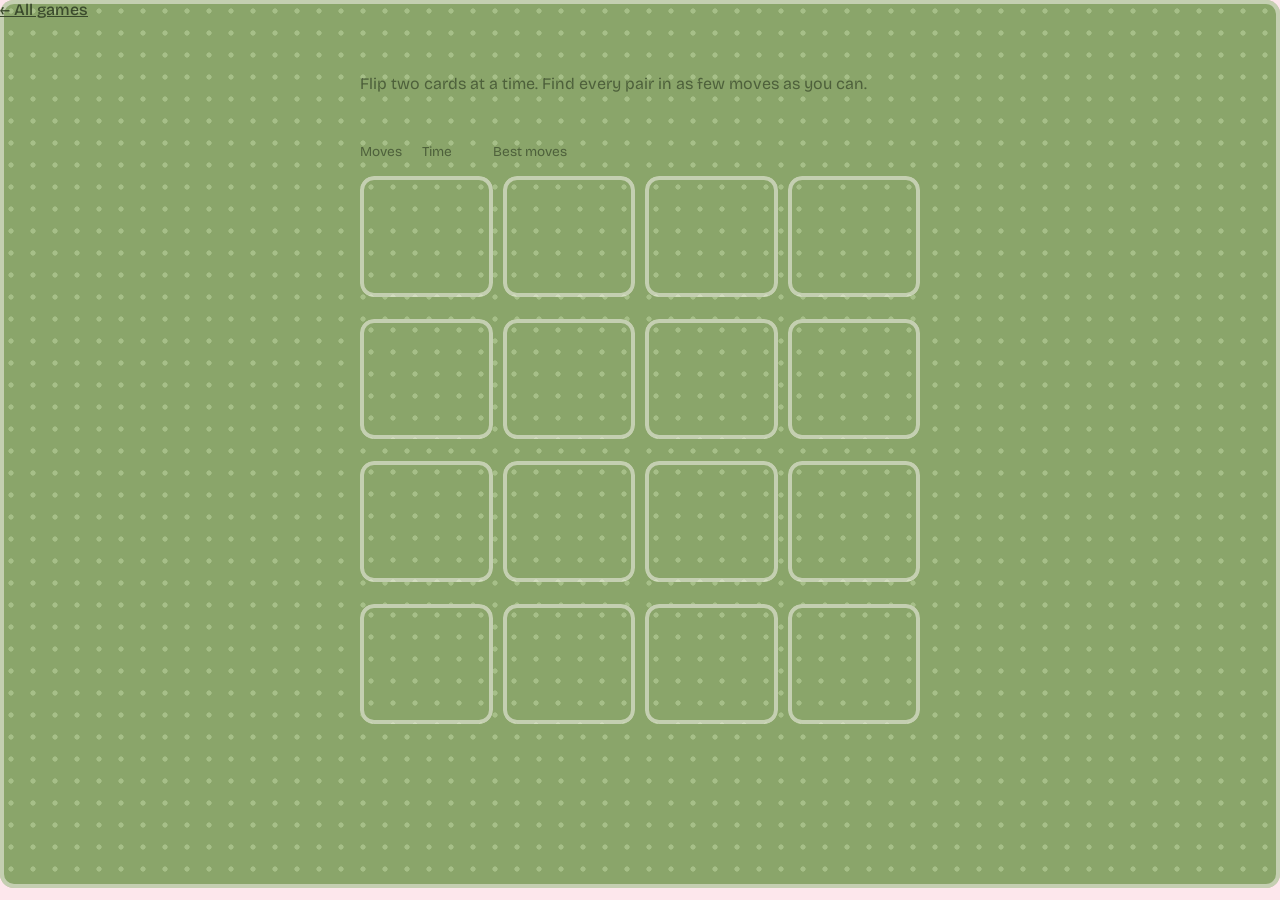
==== memory-game/index.html @ 54f02afc "Added memory game" ====
<!DOCTYPE html>
<html lang="en">
<head>
<meta charset="utf-8">
<meta name="viewport" content="width=device-width, initial-scale=1">
<title>Memory Match</title>
<link rel="preconnect" href="https://fonts.googleapis.com">
<link rel="preconnect" href="https://fonts.gstatic.com" crossorigin>
<link href="https://fonts.googleapis.com/css2?family=Bricolage+Grotesque:wght@500;800&display=swap" rel="stylesheet">
<link rel="stylesheet" href="style.css">
</head>
<body>
<main>
  <a class="back" href="../">&larr; All games</a>
  <h1>Memory Match</h1>
  <p class="sub">Flip two cards at a time. Find every pair in as few moves as you can.</p>

  <div class="bar">
    <div class="stats">
      <div class="stat"><b id="moves">0</b><span>Moves</span></div>
      <div class="stat"><b id="time">0:00</b><span>Time</span></div>
      <div class="stat"><b id="best">-</b><span>Best moves</span></div>
    </div>
    <div class="levels" role="group" aria-label="Difficulty">
      <button class="pill" data-level="easy" aria-pressed="false">Easy</button>
      <button class="pill" data-level="medium" aria-pressed="true">Medium</button>
      <button class="pill" data-level="hard" aria-pressed="false">Hard</button>
    </div>
  </div>

  <div class="board" id="board"></div>
  <div class="actions">
    <button class="pill primary" id="restart">New game</button>
    <button class="pill" id="mute" aria-pressed="false">🔊 Sound on</button>
  </div>
</main>

<dialog id="win">
  <h2>You won!</h2>
  <p id="winText"></p>
  <button class="pill primary" id="again">Play again</button>
</dialog>

<script src="script.js" defer></script>
</body>
</html>
---- memory-game/style.css ----
:root {
    --bg: #fde7ec;
    --ink: #3a4a2c;
    --back: #8aa56a;
    --face: #fffaf7;
    --match: #f7b9cb;
    --pink: #f28bab;
    --font: "Bricolage Grotesque", system-ui, -apple-system, "Segoe UI", sans-serif;
  }
  * { box-sizing: border-box; }
  html, body { margin: 0; }
  body {
    min-height: 100vh;
    background: var(--bg);
    color: var(--ink);
    font-family: var(--font);
    display: flex;
    justify-content: center;
    padding: 24px 16px 40px;
  }
  main { width: 100%; max-width: 560px; }
  h1 { font-size: 2.4rem; font-weight: 800; margin: 0 0 4px; letter-spacing: -0.02em; }
  .sub { margin: 0 0 20px; opacity: 0.75; }
  
  .bar { display: flex; flex-wrap: wrap; gap: 12px; justify-content: space-between; align-items: center; margin-bottom: 16px; }
  .stats { display: flex; gap: 20px; }
  .stat b { display: block; font-size: 1.5rem; font-weight: 800; font-variant-numeric: tabular-nums; }
  .stat span { font-size: 0.85rem; opacity: 0.75; }
  
  .levels { display: flex; gap: 6px; }
  button.pill {
    font: inherit; font-weight: 500; color: var(--ink);
    background: transparent; border: 2px solid var(--ink);
    padding: 6px 14px; border-radius: 999px; cursor: pointer;
  }
  button.pill[aria-pressed="true"] { background: var(--ink); color: var(--face); }
  button.primary { background: var(--pink); border-color: var(--pink); font-weight: 800; }
  
  .board { display: grid; grid-template-columns: repeat(var(--cols, 4), 1fr); gap: 10px; margin-bottom: 20px; }
  .card {
    perspective: 700px; background: none; border: 0; padding: 0;
    aspect-ratio: 1; cursor: pointer; font-size: clamp(1.8rem, 8vw, 3rem);
  }
  .inner {
    position: relative; width: 100%; height: 100%;
    transform-style: preserve-3d; transition: transform 0.45s;
  }
  .card.flipped .inner, .card.matched .inner { transform: rotateY(180deg); }
  .back, .face {
    position: absolute; inset: 0; border-radius: 14px;
    display: grid; place-items: center;
    backface-visibility: hidden; -webkit-backface-visibility: hidden;
  }
  .back {
    background:
      radial-gradient(circle, #a6bf88 0 16%, transparent 17%) 0 0 / 22px 22px,
      var(--back);
    box-shadow: inset 0 0 0 4px rgba(255, 250, 247, 0.5);
  }
  .face { background: var(--face); transform: rotateY(180deg); box-shadow: inset 0 0 0 2px rgba(58, 74, 44, 0.15); }
  .card.matched .face { background: var(--match); }
  .card:focus-visible { outline: 3px solid var(--ink); outline-offset: 3px; border-radius: 14px; }
  
  .actions { display: flex; flex-wrap: wrap; gap: 10px; }
  
  dialog { border: 0; border-radius: 18px; padding: 28px; background: var(--face); color: var(--ink); font-family: var(--font); max-width: 320px; text-align: center; }
  dialog::backdrop { background: rgba(58, 74, 44, 0.5); }
  dialog h2 { margin: 0 0 8px; font-size: 1.8rem; }
  dialog p { margin: 0 0 18px; }
  
  @media (prefers-reduced-motion: reduce) { .inner { transition: none; } }
  
  .back { display: inline-block; margin-bottom: 12px; color: var(--ink); font-weight: 500; }
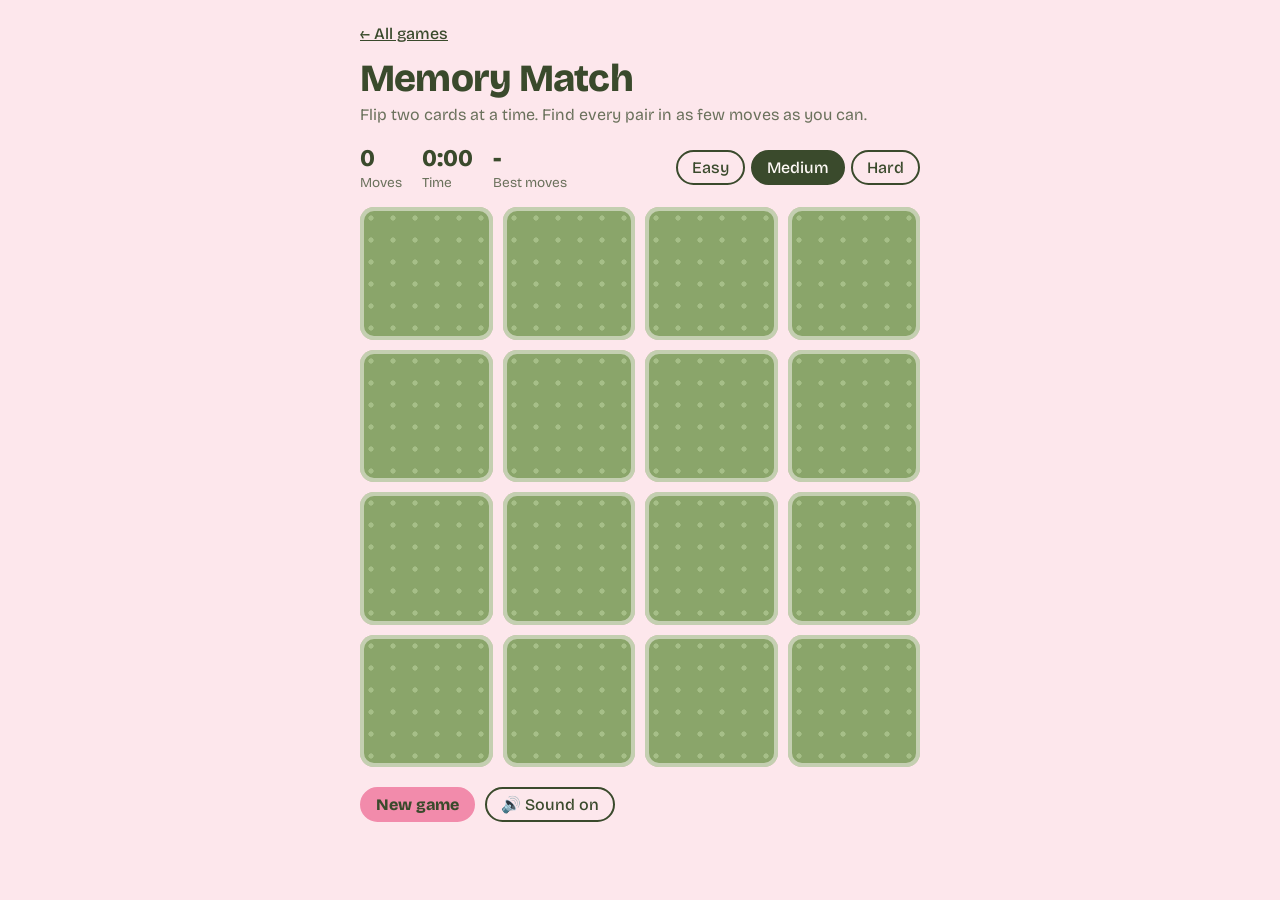
==== commit 51b2b1e9: "Fixed the back link on the memory game" ====
--- a/memory-game/index.html
+++ b/memory-game/index.html
@@ -11,7 +11,7 @@
 </head>
 <body>
 <main>
-  <a class="back" href="../">&larr; All games</a>
+  <a class="back-link" href="../">&larr; All games</a>
   <h1>Memory Match</h1>
   <p class="sub">Flip two cards at a time. Find every pair in as few moves as you can.</p>
 
--- a/memory-game/style.css
+++ b/memory-game/style.css
@@ -70,4 +70,4 @@
   
   @media (prefers-reduced-motion: reduce) { .inner { transition: none; } }
   
-  .back { display: inline-block; margin-bottom: 12px; color: var(--ink); font-weight: 500; }+  .back-link { display: inline-block; margin-bottom: 12px; color: var(--ink); font-weight: 500; }
